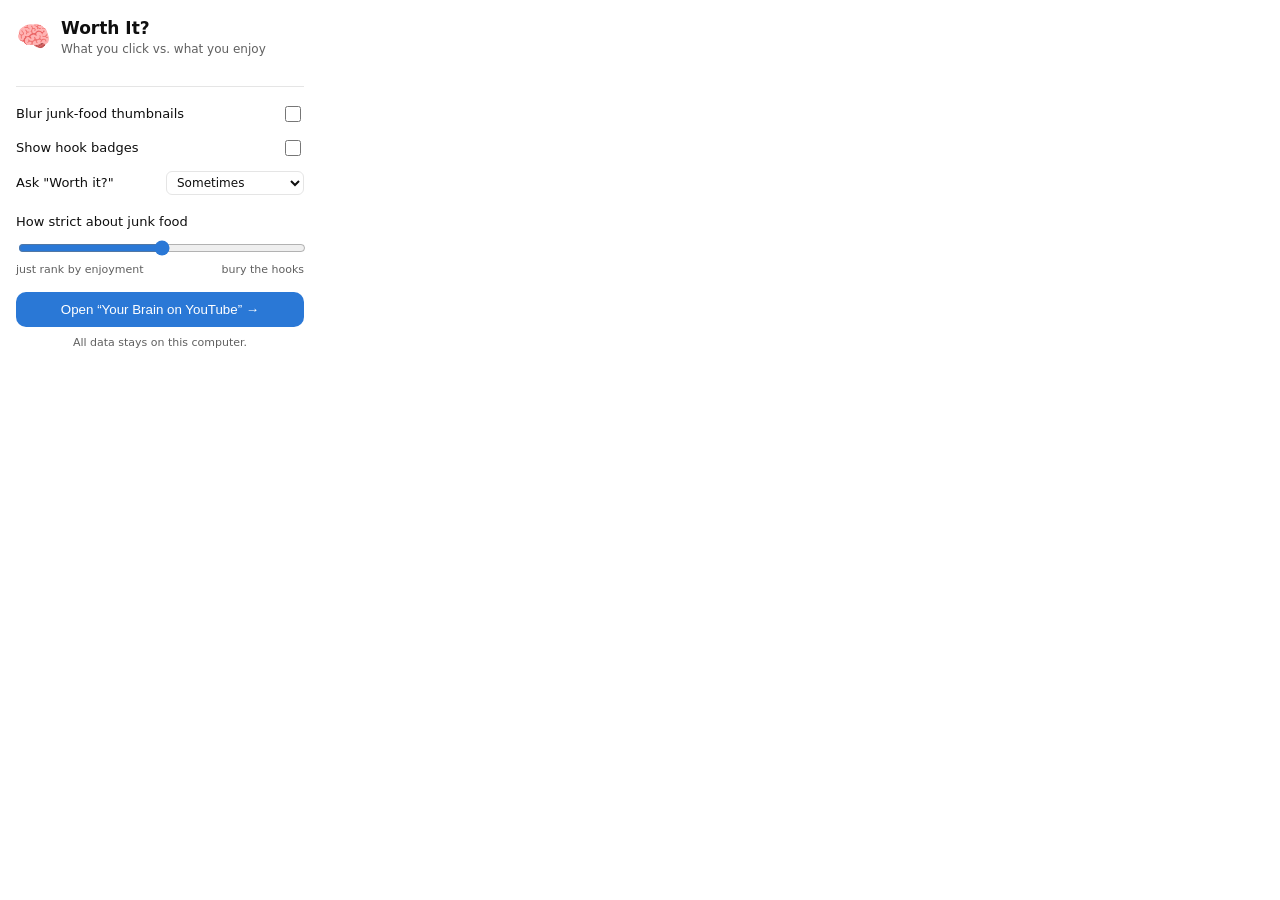
==== popup/popup.html @ a9f21923 "project" ====
<!doctype html>
<html lang="en">
<head>
  <meta charset="utf-8">
  <title>Worth It?</title>
  <link rel="stylesheet" href="popup.css">
</head>
<body>
  <header>
    <div class="logo">🧠</div>
    <div>
      <h1>Worth It?</h1>
      <p>What you click vs. what you enjoy</p>
    </div>
  </header>

  <section class="today" id="today"></section>

  <section class="controls">
    <label class="row"><span>Blur junk-food thumbnails</span><input type="checkbox" id="blur"></label>
    <label class="row"><span>Show hook badges</span><input type="checkbox" id="badges"></label>
    <label class="row"><span>Ask "Worth it?"</span>
      <select id="askMode">
        <option value="sometimes">Sometimes</option>
        <option value="often">After every video</option>
        <option value="never">Never</option>
      </select>
    </label>
    <div class="slider">
      <div class="row"><span>How strict about junk food</span><b id="lambdaVal"></b></div>
      <input type="range" id="lambda" min="0" max="2" step="0.25">
      <div class="ends"><span>just rank by enjoyment</span><span>bury the hooks</span></div>
    </div>
  </section>

  <button id="report" class="primary">Open “Your Brain on YouTube” →</button>
  <p class="privacy">All data stays on this computer.</p>

  <script src="popup.js"></script>
</body>
</html>
---- popup/popup.css ----
:root {
  color-scheme: light dark;
  --bg: #ffffff; --text: #0f0f0f; --muted: #606060; --line: #e5e5e5; --soft: #f4f4f4;
  --want: #eb6834; --like: #2a78d6;
}
@media (prefers-color-scheme: dark) {
  :root { --bg: #1f1f1f; --text: #f1f1f1; --muted: #aaaaaa; --line: #333333; --soft: #2a2a2a; --like: #3987e5; --want: #d95926; }
}
* { box-sizing: border-box; }
body { width: 320px; margin: 0; padding: 16px; background: var(--bg); color: var(--text); font: 13px/1.45 system-ui, -apple-system, "Segoe UI", Roboto, sans-serif; }
header { display: flex; gap: 10px; align-items: center; margin-bottom: 14px; }
.logo { font-size: 28px; }
h1 { margin: 0; font-size: 17px; }
header p { margin: 0; color: var(--muted); font-size: 12px; }
.today { display: grid; grid-template-columns: repeat(3, 1fr); gap: 8px; margin-bottom: 14px; }
.tile { background: var(--soft); border-radius: 10px; padding: 8px 10px; }
.tile b { display: block; font-size: 18px; }
.tile span { color: var(--muted); font-size: 11px; }
.today .note { grid-column: 1 / -1; color: var(--muted); font-size: 12px; }
.controls { border-top: 1px solid var(--line); padding-top: 10px; margin-bottom: 14px; }
.row { display: flex; justify-content: space-between; align-items: center; padding: 6px 0; gap: 12px; }
.slider { margin-top: 6px; }
.slider input { width: 100%; accent-color: var(--like); }
.ends { display: flex; justify-content: space-between; color: var(--muted); font-size: 11px; }
input[type=checkbox] { accent-color: var(--like); width: 16px; height: 16px; }
.primary { width: 100%; border: 0; border-radius: 10px; padding: 10px; background: var(--like); color: #fff; font: 600 13px inherit; cursor: pointer; }
.primary:hover { filter: brightness(1.08); }
.privacy { text-align: center; color: var(--muted); font-size: 11px; margin: 8px 0 0; }
select { font: inherit; font-size: 12px; padding: 3px 6px; border-radius: 6px; border: 1px solid var(--line); background: var(--bg); color: var(--text); }
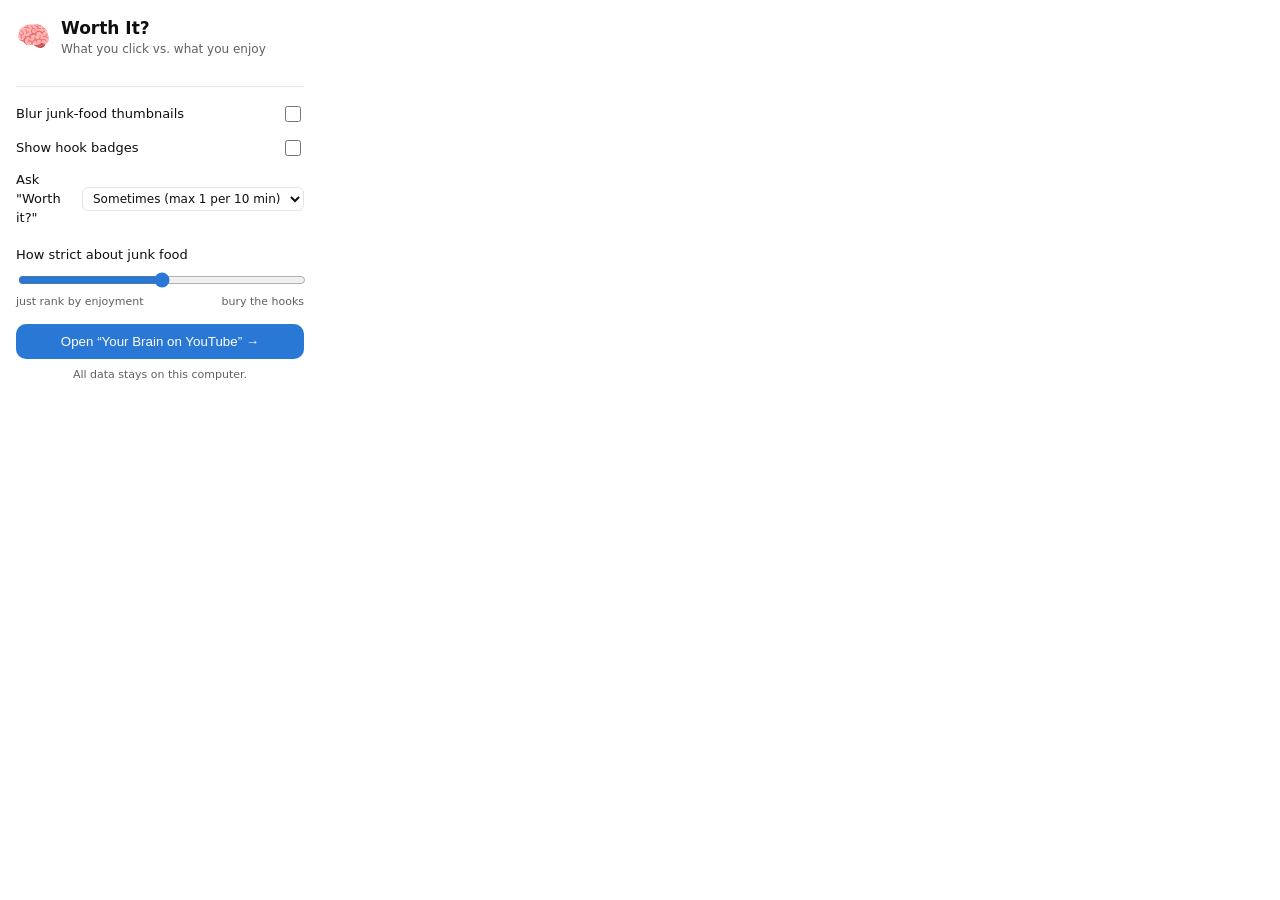
==== commit e6d58502: "Fix rating prompt timing, stale panel data, and show worth-it % on every card - Prompt named the pre" ====
--- a/popup/popup.html
+++ b/popup/popup.html
@@ -21,7 +21,7 @@
     <label class="row"><span>Show hook badges</span><input type="checkbox" id="badges"></label>
     <label class="row"><span>Ask "Worth it?"</span>
       <select id="askMode">
-        <option value="sometimes">Sometimes</option>
+        <option value="sometimes">Sometimes (max 1 per 10 min)</option>
         <option value="often">After every video</option>
         <option value="never">Never</option>
       </select>
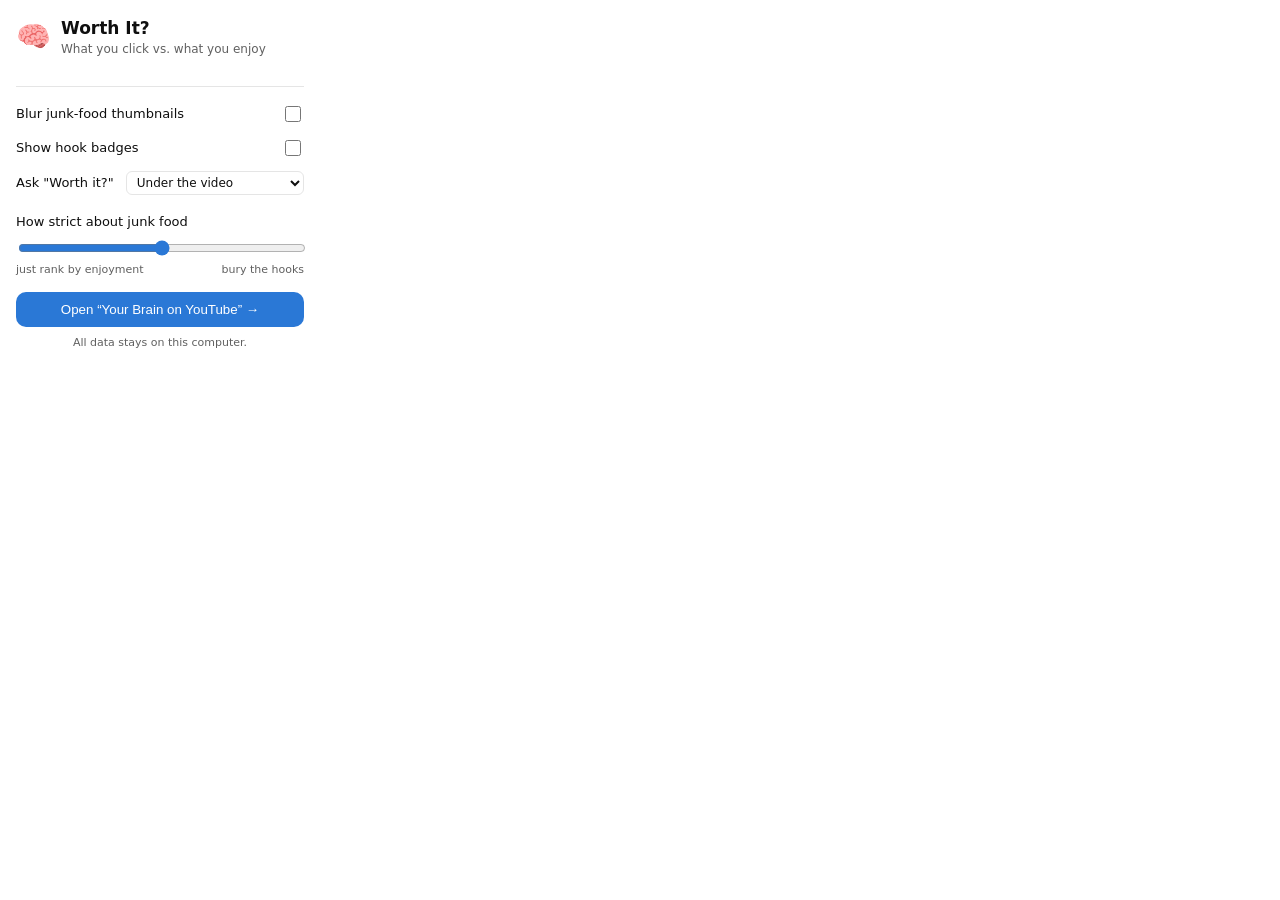
==== commit 2b962344: "Rate in a bar under the video instead of popups - New "Worth it?" bar right beneath the player on ev" ====
--- a/popup/popup.html
+++ b/popup/popup.html
@@ -19,10 +19,11 @@
   <section class="controls">
     <label class="row"><span>Blur junk-food thumbnails</span><input type="checkbox" id="blur"></label>
     <label class="row"><span>Show hook badges</span><input type="checkbox" id="badges"></label>
-    <label class="row"><span>Ask "Worth it?"</span>
+    <label class="row"><span class="nowrap">Ask "Worth it?"</span>
       <select id="askMode">
-        <option value="sometimes">Sometimes (max 1 per 10 min)</option>
-        <option value="often">After every video</option>
+        <option value="bar">Under the video</option>
+        <option value="often">Under the video + popup every time</option>
+        <option value="sometimes">Under the video + popup sometimes</option>
         <option value="never">Never</option>
       </select>
     </label>
--- a/popup/popup.css
+++ b/popup/popup.css
@@ -26,4 +26,5 @@
 .primary { width: 100%; border: 0; border-radius: 10px; padding: 10px; background: var(--like); color: #fff; font: 600 13px inherit; cursor: pointer; }
 .primary:hover { filter: brightness(1.08); }
 .privacy { text-align: center; color: var(--muted); font-size: 11px; margin: 8px 0 0; }
-select { font: inherit; font-size: 12px; padding: 3px 6px; border-radius: 6px; border: 1px solid var(--line); background: var(--bg); color: var(--text); }
+.nowrap { white-space: nowrap; }
+select { min-width: 0; flex: 1; max-width: 190px; font: inherit; font-size: 12px; padding: 3px 6px; border-radius: 6px; border: 1px solid var(--line); background: var(--bg); color: var(--text); }
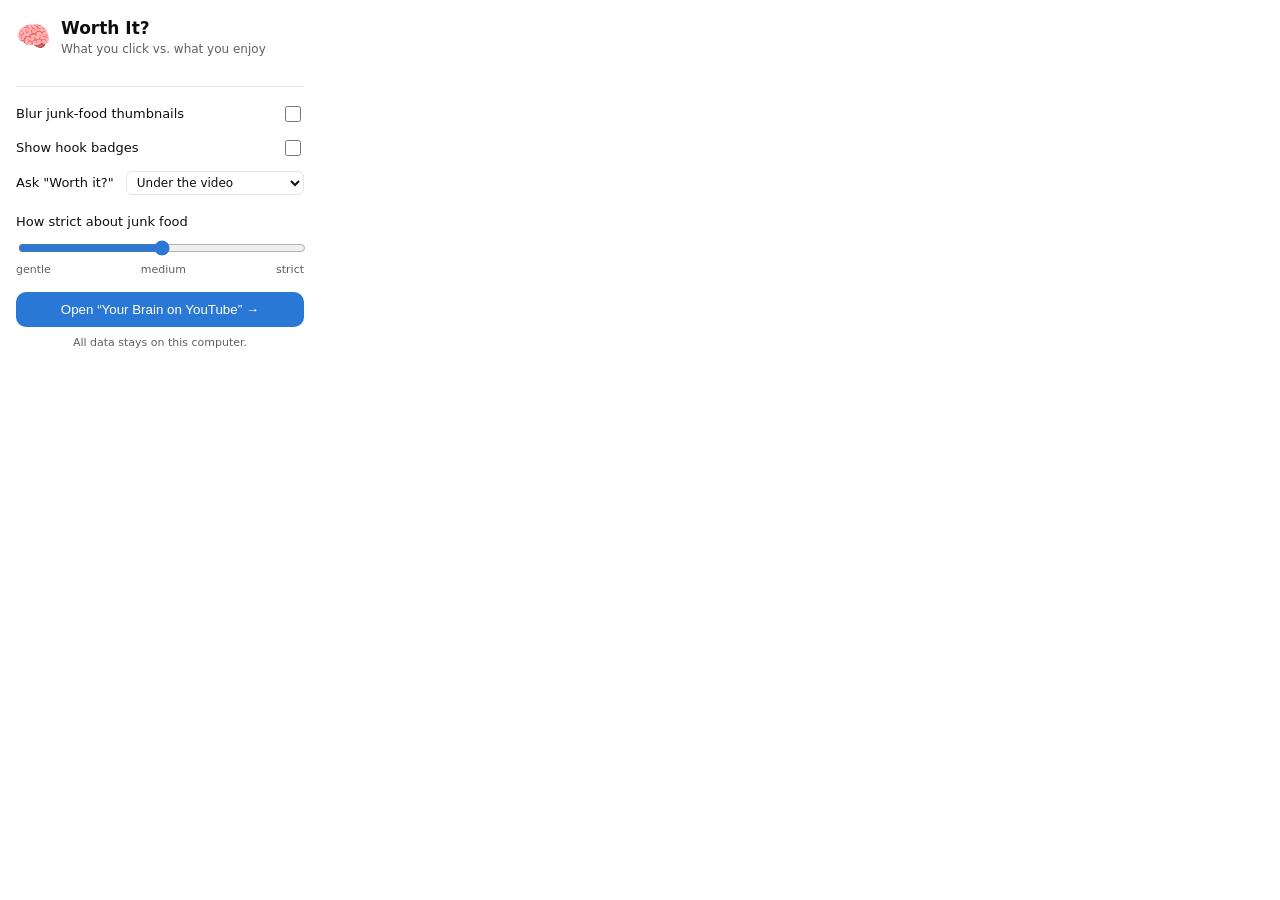
==== commit 26115079: "Make "How strict about junk food" set the flagging thresholds; fix rabbit-hole order - The slider us" ====
--- a/popup/popup.html
+++ b/popup/popup.html
@@ -28,9 +28,10 @@
       </select>
     </label>
     <div class="slider">
-      <div class="row"><span>How strict about junk food</span><b id="lambdaVal"></b></div>
-      <input type="range" id="lambda" min="0" max="2" step="0.25">
-      <div class="ends"><span>just rank by enjoyment</span><span>bury the hooks</span></div>
+      <div class="row"><span>How strict about junk food</span><b id="strictVal"></b></div>
+      <input type="range" id="strictness" min="0" max="2" step="1" aria-describedby="strictWhat">
+      <div class="ends"><span>gentle</span><span>medium</span><span>strict</span></div>
+      <p class="what" id="strictWhat"></p>
     </div>
   </section>
 
--- a/popup/popup.css
+++ b/popup/popup.css
@@ -28,3 +28,4 @@
 .privacy { text-align: center; color: var(--muted); font-size: 11px; margin: 8px 0 0; }
 .nowrap { white-space: nowrap; }
 select { min-width: 0; flex: 1; max-width: 190px; font: inherit; font-size: 12px; padding: 3px 6px; border-radius: 6px; border: 1px solid var(--line); background: var(--bg); color: var(--text); }
+.slider .what { margin: 6px 0 0; color: var(--muted); font-size: 11px; line-height: 1.4; }
